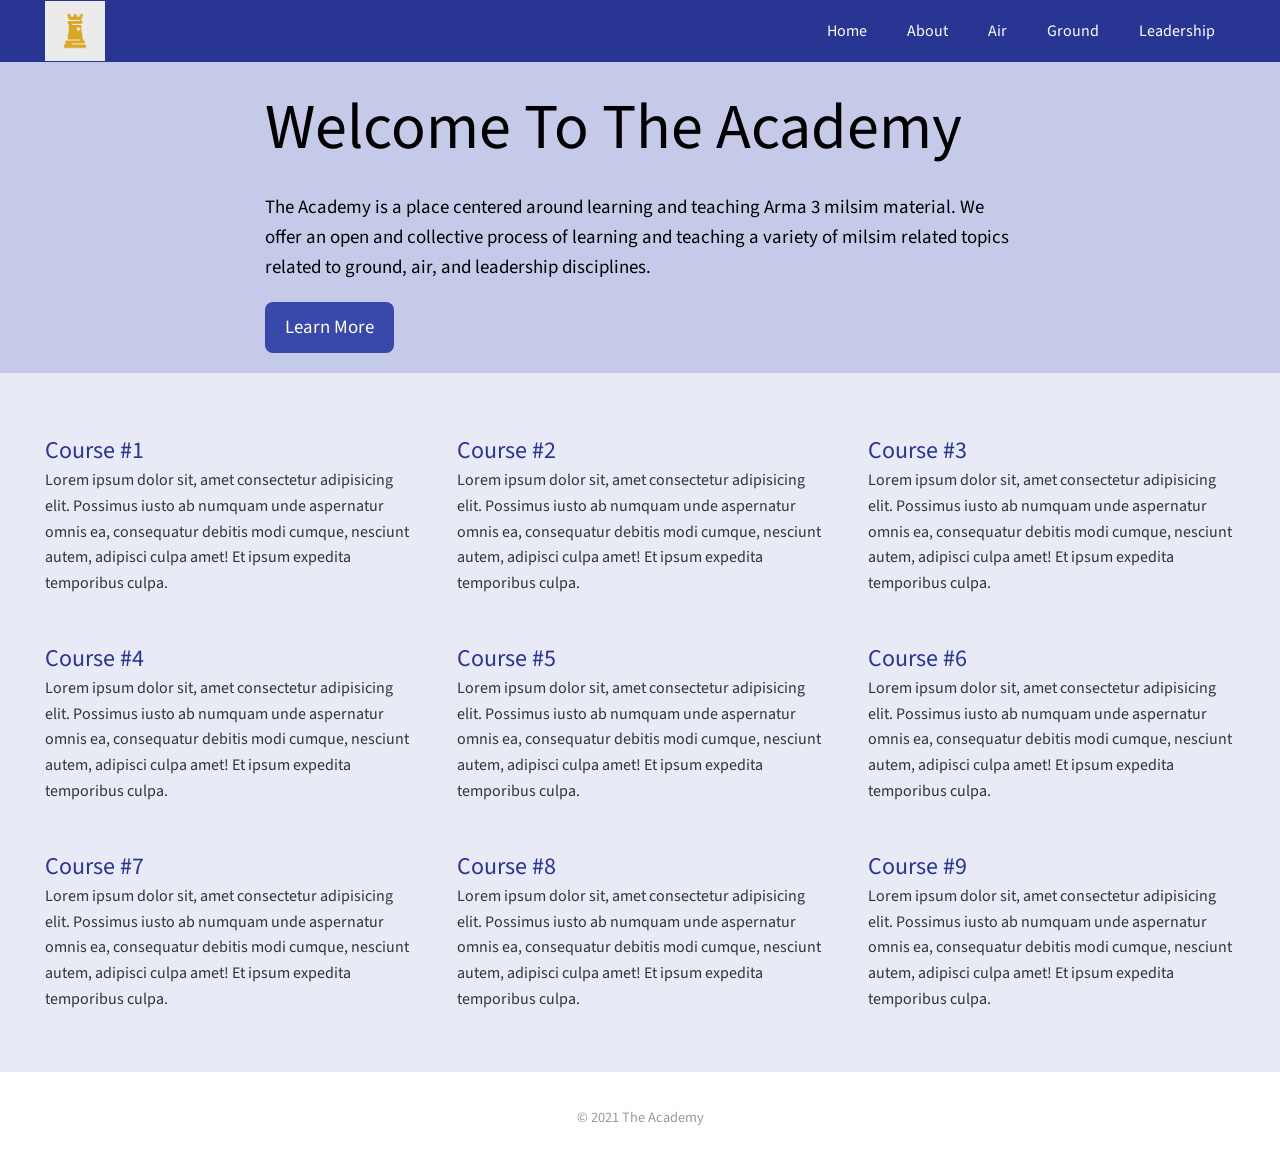
==== index.html @ 8b9c07a6 "My initial commit" ====
<html lang="en">

<head>
    <meta charset="UTF-8">
    <meta http-equiv="X-UA-Compatible" content="IE=edge">
    <meta name="viewport" content="width=device-width, initial-scale=1.0">
    <title>The Academy</title>
    <link rel="stylesheet" href="style.css">
    <link href="https://fonts.googleapis.com/css2?family=Source+Sans+Pro:ital,wght@0,400;0,700;1,400&display=swap" rel="stylesheet">

</head>

<body>
    <div class="header">
        <img src="images/academy_logo.png" alt="The Academy Logo">

        <ul class="nav">
            <li><a href="index.html">Home</a></li>
            <li><a href="about.html">About</a></li>
            <li><a href="air.html">Air</a></li>
            <li><a href="ground.html">Ground</a></li>
            <li><a href="leadership.html">Leadership</a></li>
        </ul>
    </div>

    <div class="hero">

        <div class="hero-inner">
            <h1>Welcome To The Academy</h1>
            <p>The Academy is a place centered around learning and teaching 
                Arma 3 milsim material. We offer an open and collective process 
                of learning and teaching a variety of milsim related topics 
                related to ground, air, and leadership disciplines.
            </p>
            <a class="hero-button" href="#">Learn More</a>
        </div>

    </div>

    <div class="features">
        <div class="features-inner">
            <div class="feature-item">
                <h3>Course #1</h3>
                <p>Lorem ipsum dolor sit, amet consectetur adipisicing elit. Possimus iusto ab numquam unde aspernatur
                    omnis ea, consequatur debitis modi cumque, nesciunt autem, adipisci culpa amet! Et ipsum expedita
                    temporibus culpa.</p>
            </div>
            <div class="feature-item">
                <h3>Course #2</h3>
                <p>Lorem ipsum dolor sit, amet consectetur adipisicing elit. Possimus iusto ab numquam unde aspernatur
                    omnis ea, consequatur debitis modi cumque, nesciunt autem, adipisci culpa amet! Et ipsum expedita
                    temporibus culpa.</p>
            </div>
            <div class="feature-item">
                <h3>Course #3</h3>
                <p>Lorem ipsum dolor sit, amet consectetur adipisicing elit. Possimus iusto ab numquam unde aspernatur
                    omnis ea, consequatur debitis modi cumque, nesciunt autem, adipisci culpa amet! Et ipsum expedita
                    temporibus culpa.</p>
            </div>

            <div class="feature-item">
                <h3>Course #4</h3>
                <p>Lorem ipsum dolor sit, amet consectetur adipisicing elit. Possimus iusto ab numquam unde aspernatur
                    omnis ea, consequatur debitis modi cumque, nesciunt autem, adipisci culpa amet! Et ipsum expedita
                    temporibus culpa.</p>
            </div>
            <div class="feature-item">
                <h3>Course #5</h3>
                <p>Lorem ipsum dolor sit, amet consectetur adipisicing elit. Possimus iusto ab numquam unde aspernatur
                    omnis ea, consequatur debitis modi cumque, nesciunt autem, adipisci culpa amet! Et ipsum expedita
                    temporibus culpa.</p>
            </div>
            <div class="feature-item">
                <h3>Course #6</h3>
                <p>Lorem ipsum dolor sit, amet consectetur adipisicing elit. Possimus iusto ab numquam unde aspernatur
                    omnis ea, consequatur debitis modi cumque, nesciunt autem, adipisci culpa amet! Et ipsum expedita
                    temporibus culpa.</p>
            </div>
            <div class="feature-item">
                <h3>Course #7</h3>
                <p>Lorem ipsum dolor sit, amet consectetur adipisicing elit. Possimus iusto ab numquam unde aspernatur
                    omnis ea, consequatur debitis modi cumque, nesciunt autem, adipisci culpa amet! Et ipsum expedita
                    temporibus culpa.</p>
            </div>
            <div class="feature-item">
                <h3>Course #8</h3>
                <p>Lorem ipsum dolor sit, amet consectetur adipisicing elit. Possimus iusto ab numquam unde aspernatur
                    omnis ea, consequatur debitis modi cumque, nesciunt autem, adipisci culpa amet! Et ipsum expedita
                    temporibus culpa.</p>
            </div>
            <div class="feature-item">
                <h3>Course #9</h3>
                <p>Lorem ipsum dolor sit, amet consectetur adipisicing elit. Possimus iusto ab numquam unde aspernatur
                    omnis ea, consequatur debitis modi cumque, nesciunt autem, adipisci culpa amet! Et ipsum expedita
                    temporibus culpa.</p>
            </div>

        </div>
    </div>
    <div class="footer">
        <p>&copy; 2021 The Academy</p>
    </div>

</body>

</html>
---- style.css ----
body {
    margin: 0;
    font-family: "Source Sans Pro", sans-seriff;
  }
  
  .header {
    padding: 0 45px;
    background-color: #283593;
    color: #fff;
    display: flex;
    justify-content: space-between;
    align-items: center;
    flex-wrap: wrap;
  }

  .header img {
    
    max-width: 5%;      

  }
  .nav a {
    color: #fff;
    text-decoration: none;
    margin: 20px;
    display: block;
    transition: all 0.3x ease-out;
  }
  .nav a:hover {
    color: #c5cae9;
    transform: rotate(6deg);
  }
  .nav {
    list-style: none;
    margin: 0;
    padding: 0;
    display: flex;
    justify-content: space-between;
  }
  
  .hero {
    background-color: #c5cae9;
    padding: 20px 85px;
    display: flex;
    justify-content: center;
  }
  
  .hero-inner {
    max-width: 750px;
  }
  
  .hero h1 {
    font-weight: normal;
    font-size: 4rem;
    margin: 0;
  }
  
  .hero p {
    font-size: 1.18rem;
    line-height: 1.6;
  }
  
  .hero-button {
    color: white;
    background-color: #3949ab;
    text-decoration: none;
    padding: 12px 20px;
    border-radius: 8px;
    font-size: 1.18rem;
    display: inline-block;
  }
  
  .hero-button:hover {
    background-color: #c5cae9;
    color: #3949ab;
  }
  
  .features {
    background-color: #e8eaf6;
    padding: 60px 45px;
  }
  
  .features-inner {
    max-width: 1200px;
    margin: 0 auto;
    display: grid;
    grid-template-columns: repeat(auto-fit, minmax(300px, 1fr));
    grid-column-gap: 45px;
    grid-row-gap: 45px;
    
  }
  
  .feature-item h3 {
    color: #283593;
    font-size: 1.5rem;
    font-weight: normal;
    margin: 0;
  }
  
  .feature-item p {
    margin: 0;
    line-height: 1.6;
    color: #333;
  }
  
  .footer {
    text-align: center;
    padding: 20px 0;
    color: #999;
    font-size: .9rem
  }
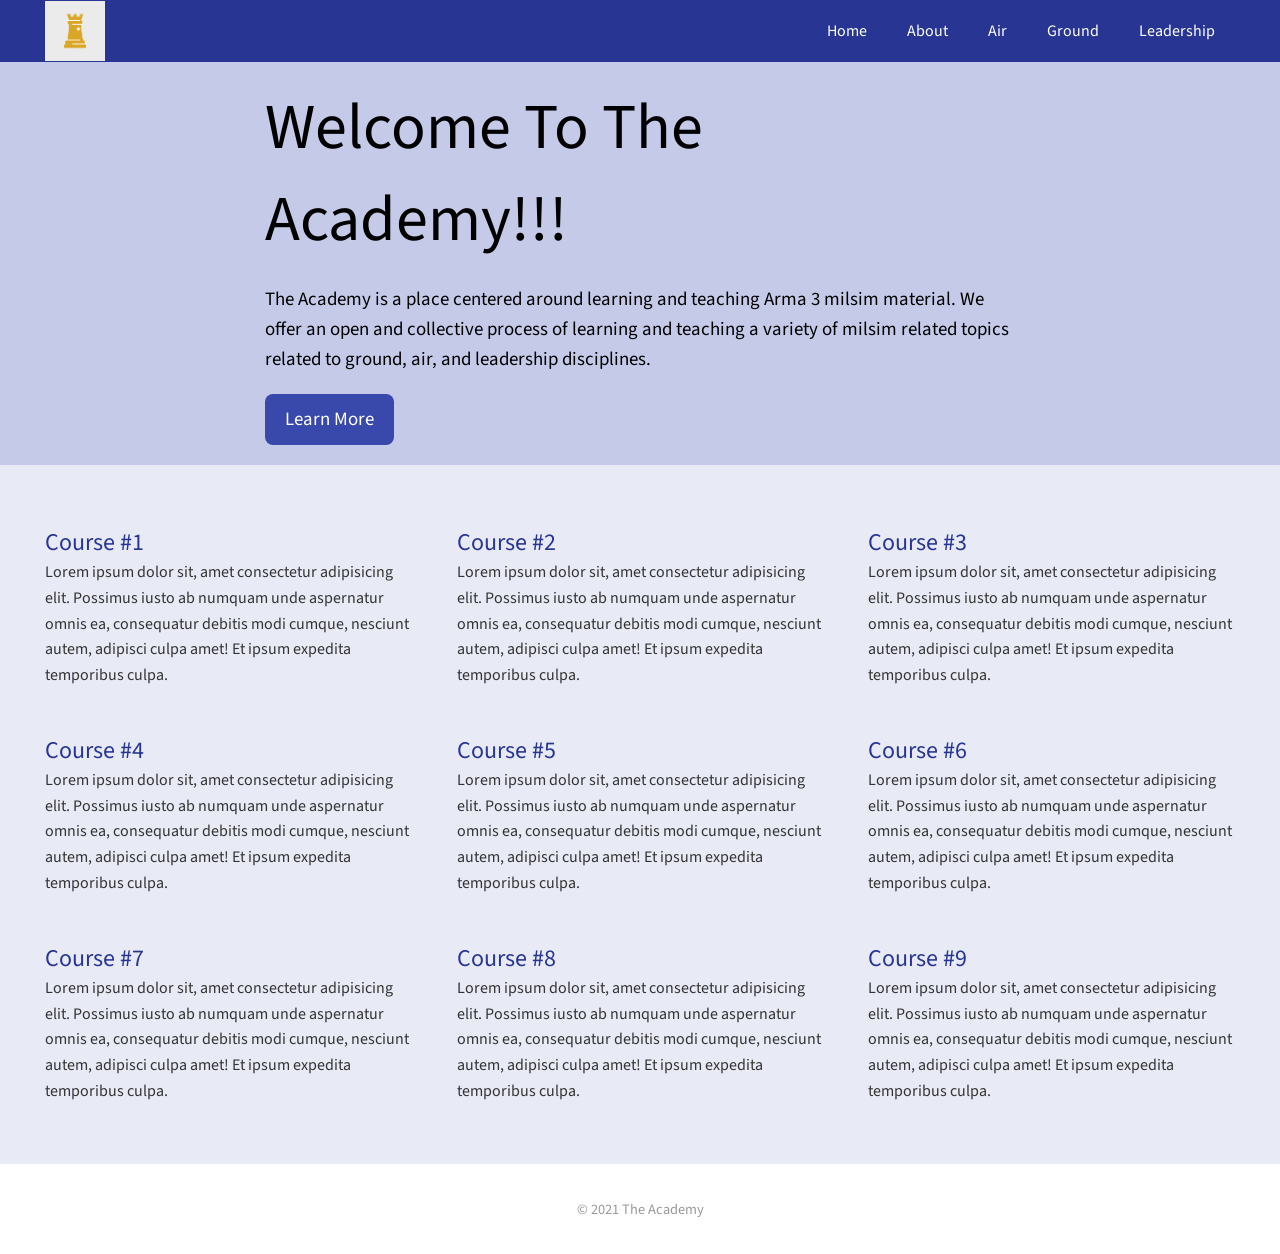
==== commit fa322d51: "Changed headline for homepage I added exclamation marks to the headline text." ====
--- a/index.html
+++ b/index.html
@@ -26,7 +26,7 @@
     <div class="hero">
 
         <div class="hero-inner">
-            <h1>Welcome To The Academy</h1>
+            <h1>Welcome To The Academy!!!</h1>
             <p>The Academy is a place centered around learning and teaching 
                 Arma 3 milsim material. We offer an open and collective process 
                 of learning and teaching a variety of milsim related topics 
